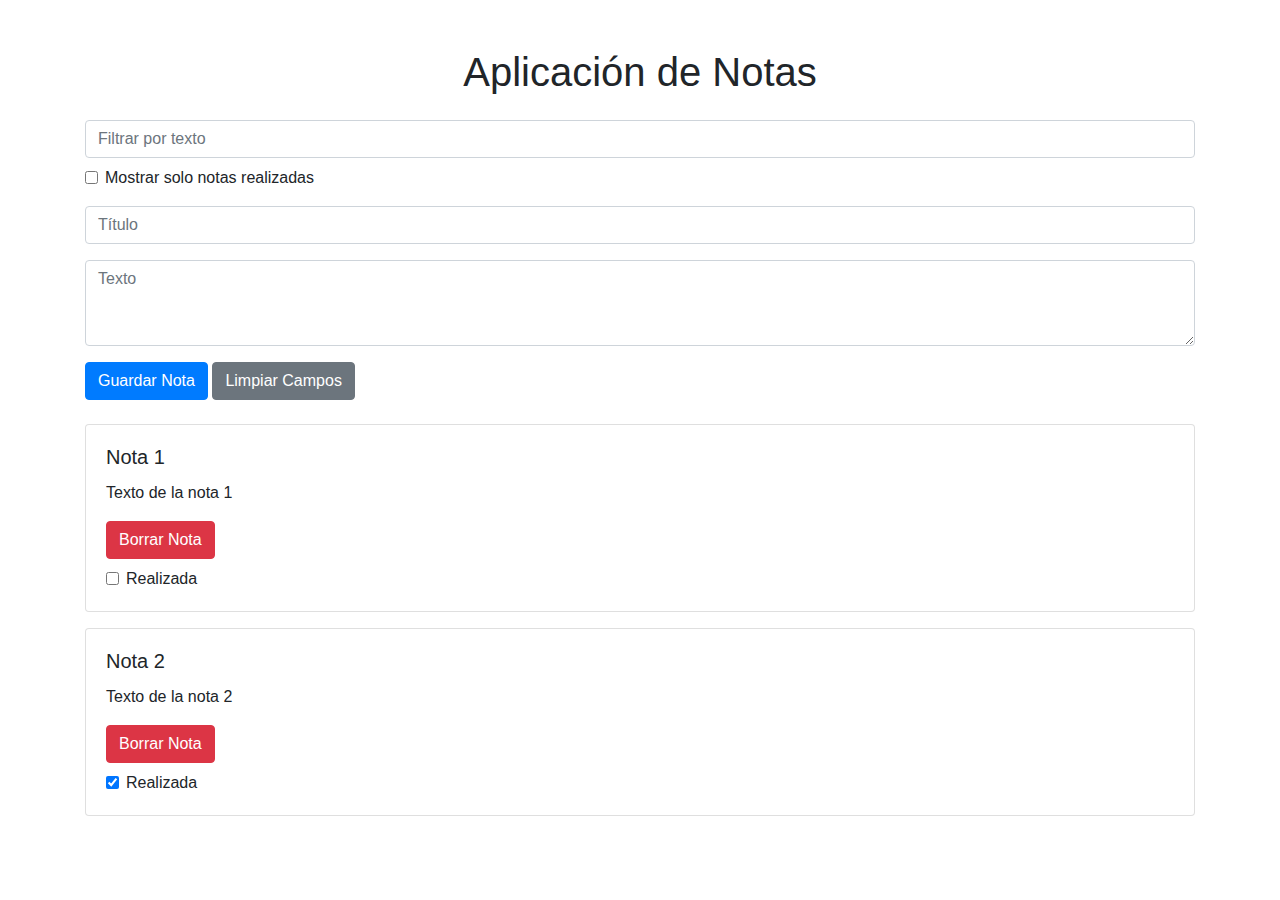
==== notas.html @ b7b13ec2 "Commit inicial" ====
<!DOCTYPE html>
<html lang="es">
  <head>
    <meta charset="UTF-8" />
    <meta name="viewport" content="width=device-width, initial-scale=1.0" />
    <title>Aplicación de Notas</title>
    <link
      rel="stylesheet"
      href="https://stackpath.bootstrapcdn.com/bootstrap/4.5.2/css/bootstrap.min.css"
    />
  </head>
  <body>
    <div class="container mt-5">
      <h1 class="text-center mb-4">Aplicación de Notas</h1>
      <div class="mb-3">
        <input
          type="text"
          id="filterText"
          class="form-control"
          placeholder="Filtrar por texto"
        />
        <div class="form-check mt-2">
          <input
            type="checkbox"
            class="form-check-input"
            id="filterCompleted"
          />
          <label class="form-check-label" for="filterCompleted"
            >Mostrar solo notas realizadas</label
          >
        </div>
      </div>
      <div class="mb-3">
        <input
          type="text"
          id="tituloInput"
          class="form-control"
          placeholder="Título"
        />
      </div>
      <div class="mb-3">
        <textarea
          id="textoInput"
          class="form-control"
          rows="3"
          placeholder="Texto"
        ></textarea>
      </div>
      <button id="guardarNotaBtn" class="btn btn-primary">Guardar Nota</button>
      <button id="limpiarCamposBtn" class="btn btn-secondary">
        Limpiar Campos
      </button>
      <div id="contenedorNotas" class="mt-4"></div>
    </div>

    <script src="./js/notas.js"></script>
    <script src="https://stackpath.bootstrapcdn.com/bootstrap/4.5.2/js/bootstrap.bundle.min.js"></script>
  </body>
</html>
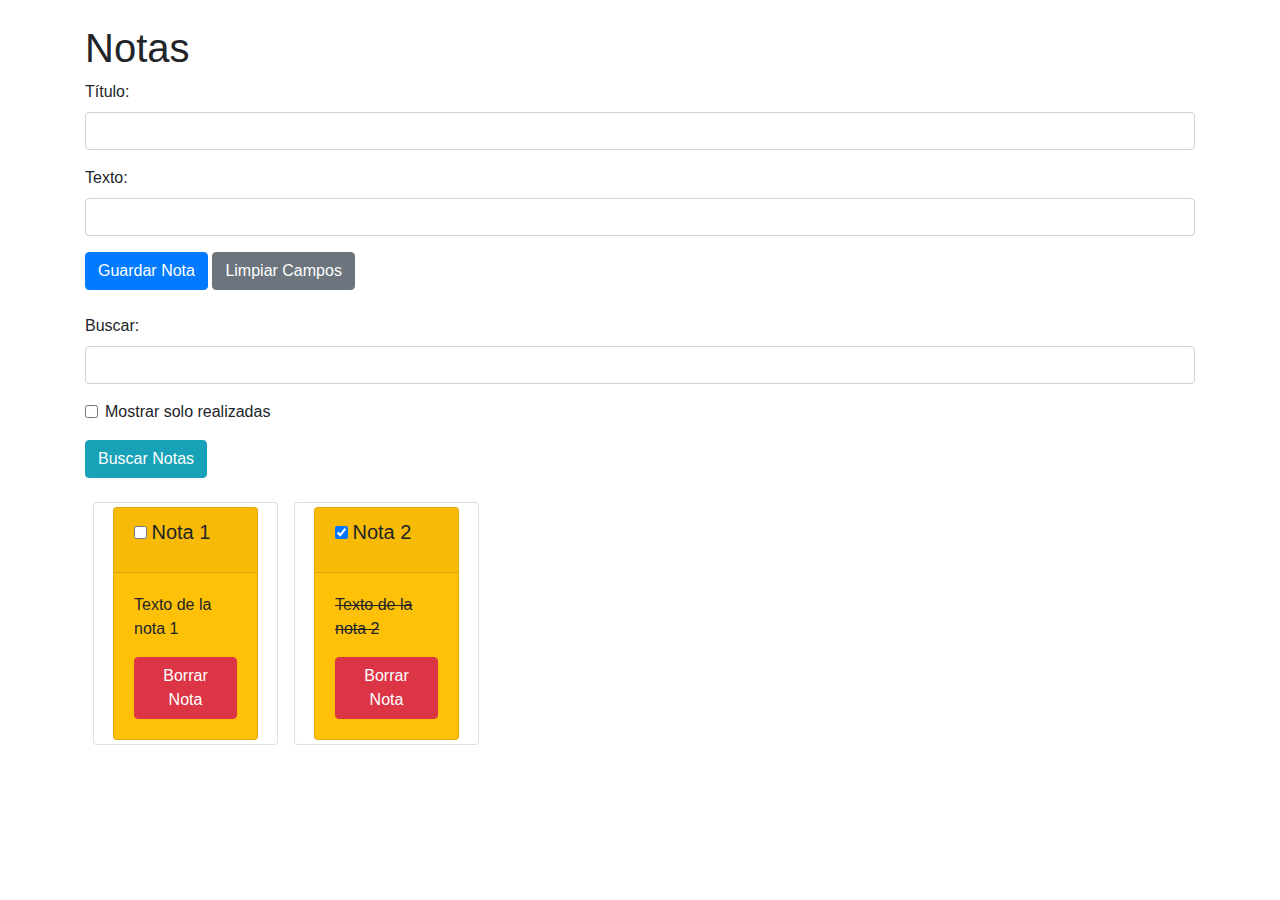
==== commit 360877d4: "Commit inicial" ====
--- a/notas.html
+++ b/notas.html
@@ -8,48 +8,45 @@
       rel="stylesheet"
       href="https://stackpath.bootstrapcdn.com/bootstrap/4.5.2/css/bootstrap.min.css"
     />
+    <style>
+      .rayado {
+        text-decoration: line-through;
+      }
+    </style>
   </head>
   <body>
-    <div class="container mt-5">
-      <h1 class="text-center mb-4">Aplicación de Notas</h1>
-      <div class="mb-3">
-        <input
-          type="text"
-          id="filterText"
-          class="form-control"
-          placeholder="Filtrar por texto"
-        />
-        <div class="form-check mt-2">
-          <input
-            type="checkbox"
-            class="form-check-input"
-            id="filterCompleted"
-          />
-          <label class="form-check-label" for="filterCompleted"
-            >Mostrar solo notas realizadas</label
-          >
-        </div>
+    <div class="container mt-4">
+      <h1>Notas</h1>
+
+      <div class="form-group">
+        <label for="tituloInput">Título:</label>
+        <input type="text" class="form-control" id="tituloInput" />
       </div>
-      <div class="mb-3">
-        <input
-          type="text"
-          id="tituloInput"
-          class="form-control"
-          placeholder="Título"
-        />
+
+      <div class="form-group">
+        <label for="textoInput">Texto:</label>
+        <input type="text" class="form-control" id="textoInput" />
       </div>
-      <div class="mb-3">
-        <textarea
-          id="textoInput"
-          class="form-control"
-          rows="3"
-          placeholder="Texto"
-        ></textarea>
-      </div>
-      <button id="guardarNotaBtn" class="btn btn-primary">Guardar Nota</button>
-      <button id="limpiarCamposBtn" class="btn btn-secondary">
+
+      <button class="btn btn-primary" id="guardarNotaBtn">Guardar Nota</button>
+      <button class="btn btn-secondary" id="limpiarCamposBtn">
         Limpiar Campos
       </button>
+
+      <div class="form-group mt-4">
+        <label for="filterText">Buscar:</label>
+        <input type="text" class="form-control" id="filterText" />
+      </div>
+
+      <div class="form-group form-check">
+        <input type="checkbox" class="form-check-input" id="filterCompleted" />
+        <label class="form-check-label" for="filterCompleted"
+          >Mostrar solo realizadas</label
+        >
+      </div>
+
+      <button class="btn btn-info" id="buscarNotasBtn">Buscar Notas</button>
+
       <div id="contenedorNotas" class="mt-4"></div>
     </div>
 
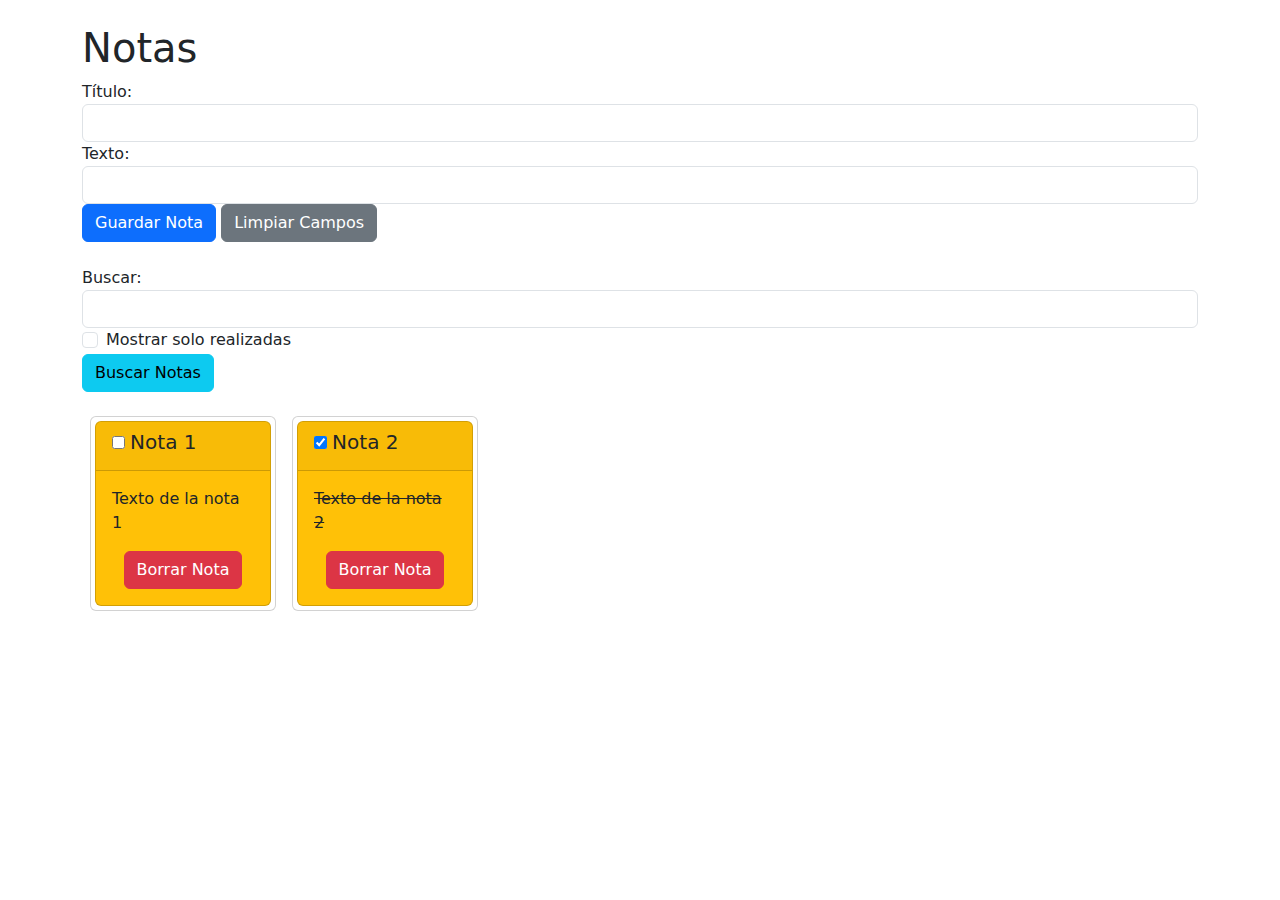
==== commit ef4d4fc3: "Commit inicial" ====
--- a/notas.html
+++ b/notas.html
@@ -5,14 +5,11 @@
     <meta name="viewport" content="width=device-width, initial-scale=1.0" />
     <title>Aplicación de Notas</title>
     <link
+      href="https://cdn.jsdelivr.net/npm/bootstrap@5.3.3/dist/css/bootstrap.min.css"
       rel="stylesheet"
-      href="https://stackpath.bootstrapcdn.com/bootstrap/4.5.2/css/bootstrap.min.css"
+      integrity="sha384-QWTKZyjpPEjISv5WaRU9OFeRpok6YctnYmDr5pNlyT2bRjXh0JMhjY6hW+ALEwIH"
+      crossorigin="anonymous"
     />
-    <style>
-      .rayado {
-        text-decoration: line-through;
-      }
-    </style>
   </head>
   <body>
     <div class="container mt-4">
@@ -51,6 +48,10 @@
     </div>
 
     <script src="./js/notas.js"></script>
-    <script src="https://stackpath.bootstrapcdn.com/bootstrap/4.5.2/js/bootstrap.bundle.min.js"></script>
+    <script
+      src="https://cdn.jsdelivr.net/npm/bootstrap@5.3.3/dist/js/bootstrap.bundle.min.js"
+      integrity="sha384-YvpcrYf0tY3lHB60NNkmXc5s9fDVZLESaAA55NDzOxhy9GkcIdslK1eN7N6jIeHz"
+      crossorigin="anonymous"
+    ></script>
   </body>
 </html>
